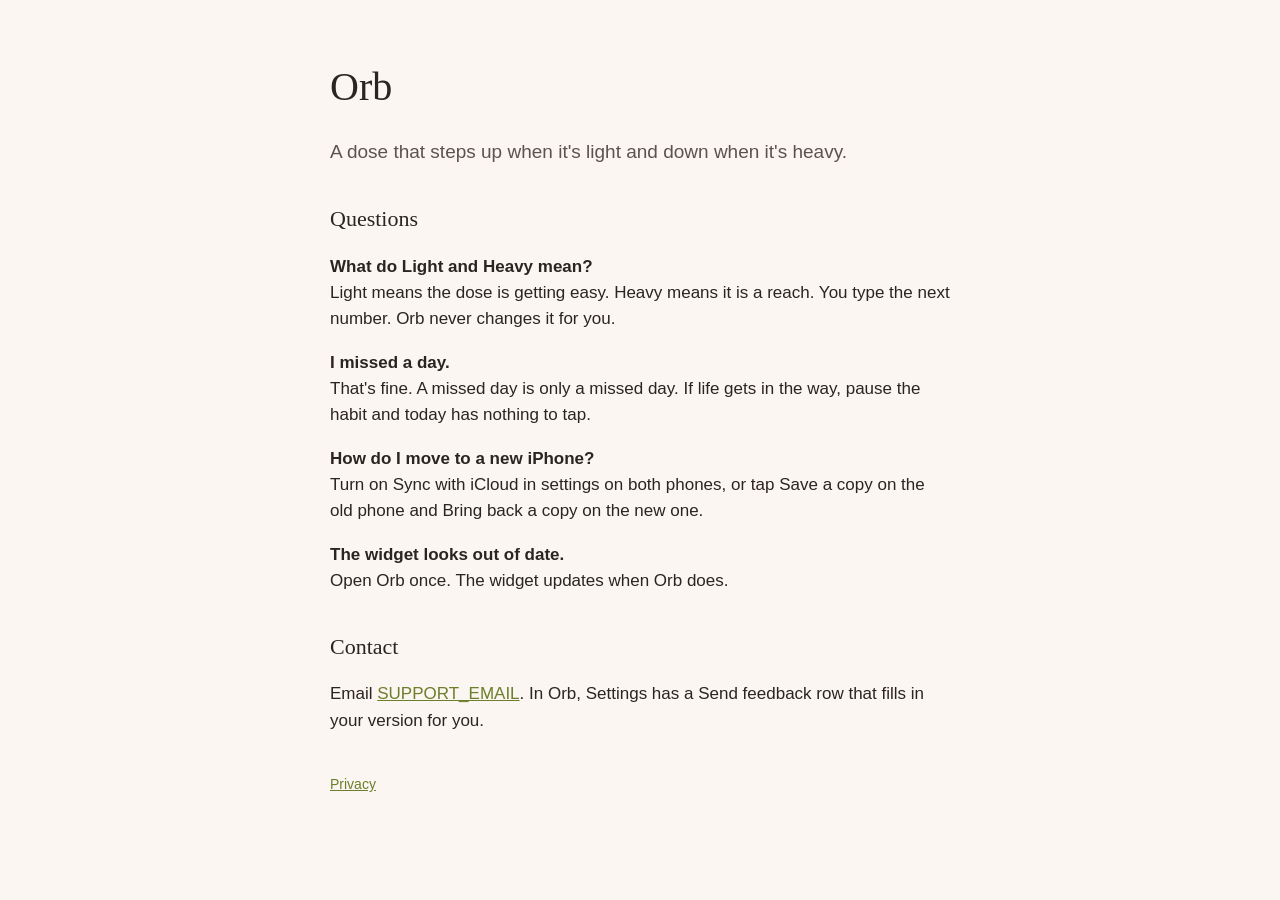
==== index.html @ 71a94582 "Orb support and privacy pages Co-authored-by: Cursor <cursoragent@cursor.com>" ====
<!doctype html>
<html lang="en">
<head>
<meta charset="utf-8">
<meta name="viewport" content="width=device-width, initial-scale=1">
<title>Orb · Support</title>
<link rel="stylesheet" href="style.css">
</head>
<body>
<main>
<h1>Orb</h1>
<p class="lede">A dose that steps up when it's light and down when it's heavy.</p>

<h2>Questions</h2>
<p><strong>What do Light and Heavy mean?</strong><br>Light means the dose is getting easy. Heavy means it is a reach. You type the next number. Orb never changes it for you.</p>
<p><strong>I missed a day.</strong><br>That's fine. A missed day is only a missed day. If life gets in the way, pause the habit and today has nothing to tap.</p>
<p><strong>How do I move to a new iPhone?</strong><br>Turn on Sync with iCloud in settings on both phones, or tap Save a copy on the old phone and Bring back a copy on the new one.</p>
<p><strong>The widget looks out of date.</strong><br>Open Orb once. The widget updates when Orb does.</p>

<h2>Contact</h2>
<p>Email <a href="mailto:SUPPORT_EMAIL">SUPPORT_EMAIL</a>. In Orb, Settings has a Send feedback row that fills in your version for you.</p>

<p class="small"><a href="privacy.html">Privacy</a></p>
</main>
</body>
</html>
---- style.css ----
:root { color-scheme: light; }
body {
  margin: 0;
  background: #fbf6f2;
  color: #2b2522;
  font: 17px/1.55 -apple-system, BlinkMacSystemFont, "Helvetica Neue", sans-serif;
}
main { max-width: 620px; margin: 0 auto; padding: 56px 24px 72px; }
h1, h2 { font-family: "New York", ui-serif, Georgia, serif; font-weight: 500; }
h1 { font-size: 40px; margin: 0 0 8px; }
h2 { font-size: 22px; margin: 36px 0 8px; }
.lede { font-size: 19px; color: #5d534d; }
.small { font-size: 14px; color: #7a6f68; margin-top: 40px; }
a { color: #6d7f2a; }
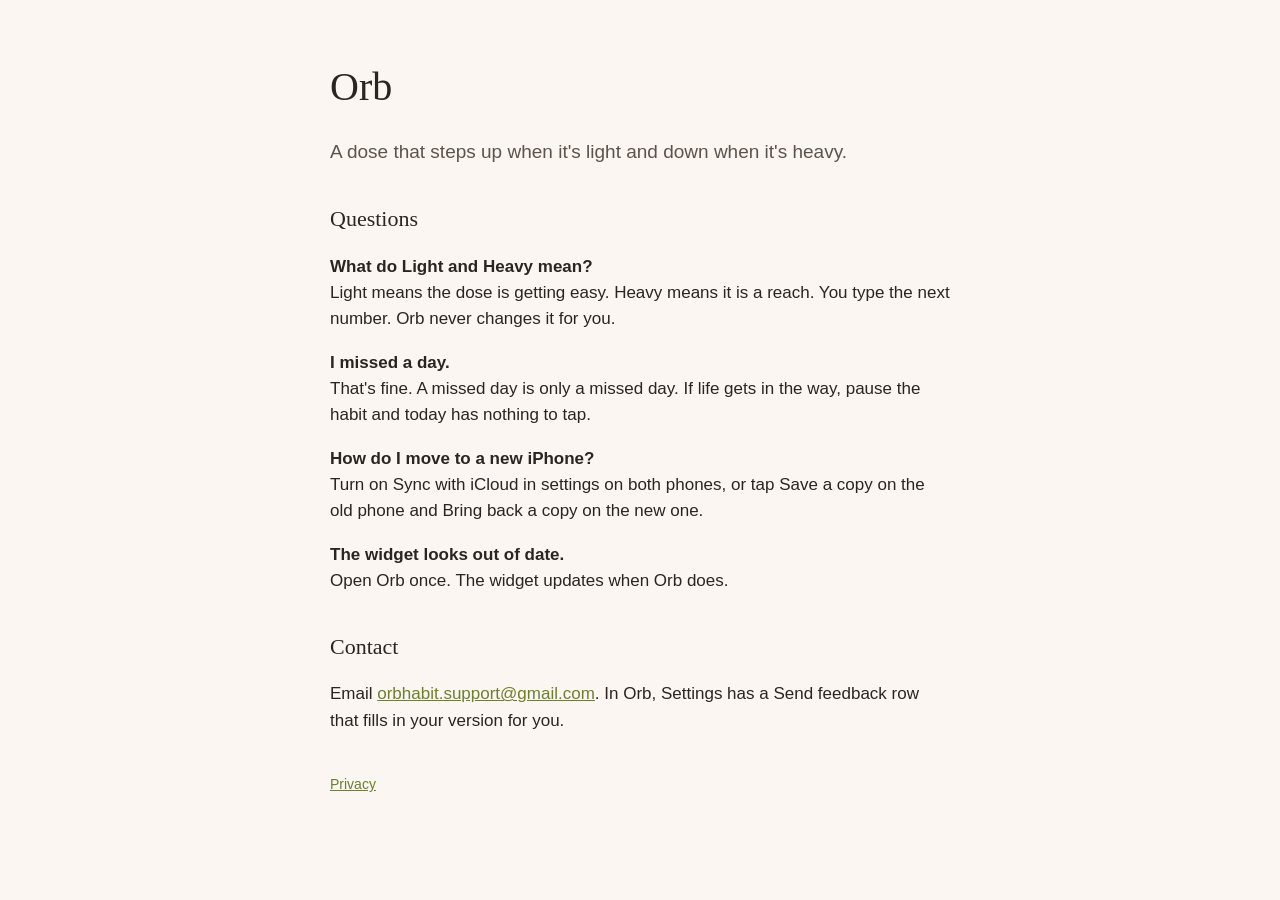
==== commit 1bd4d919: "Add support email Co-authored-by: Cursor <cursoragent@cursor.com>" ====
--- a/index.html
+++ b/index.html
@@ -18,7 +18,7 @@
 <p><strong>The widget looks out of date.</strong><br>Open Orb once. The widget updates when Orb does.</p>
 
 <h2>Contact</h2>
-<p>Email <a href="mailto:SUPPORT_EMAIL">SUPPORT_EMAIL</a>. In Orb, Settings has a Send feedback row that fills in your version for you.</p>
+<p>Email <a href="mailto:orbhabit.support@gmail.com">orbhabit.support@gmail.com</a>. In Orb, Settings has a Send feedback row that fills in your version for you.</p>
 
 <p class="small"><a href="privacy.html">Privacy</a></p>
 </main>
